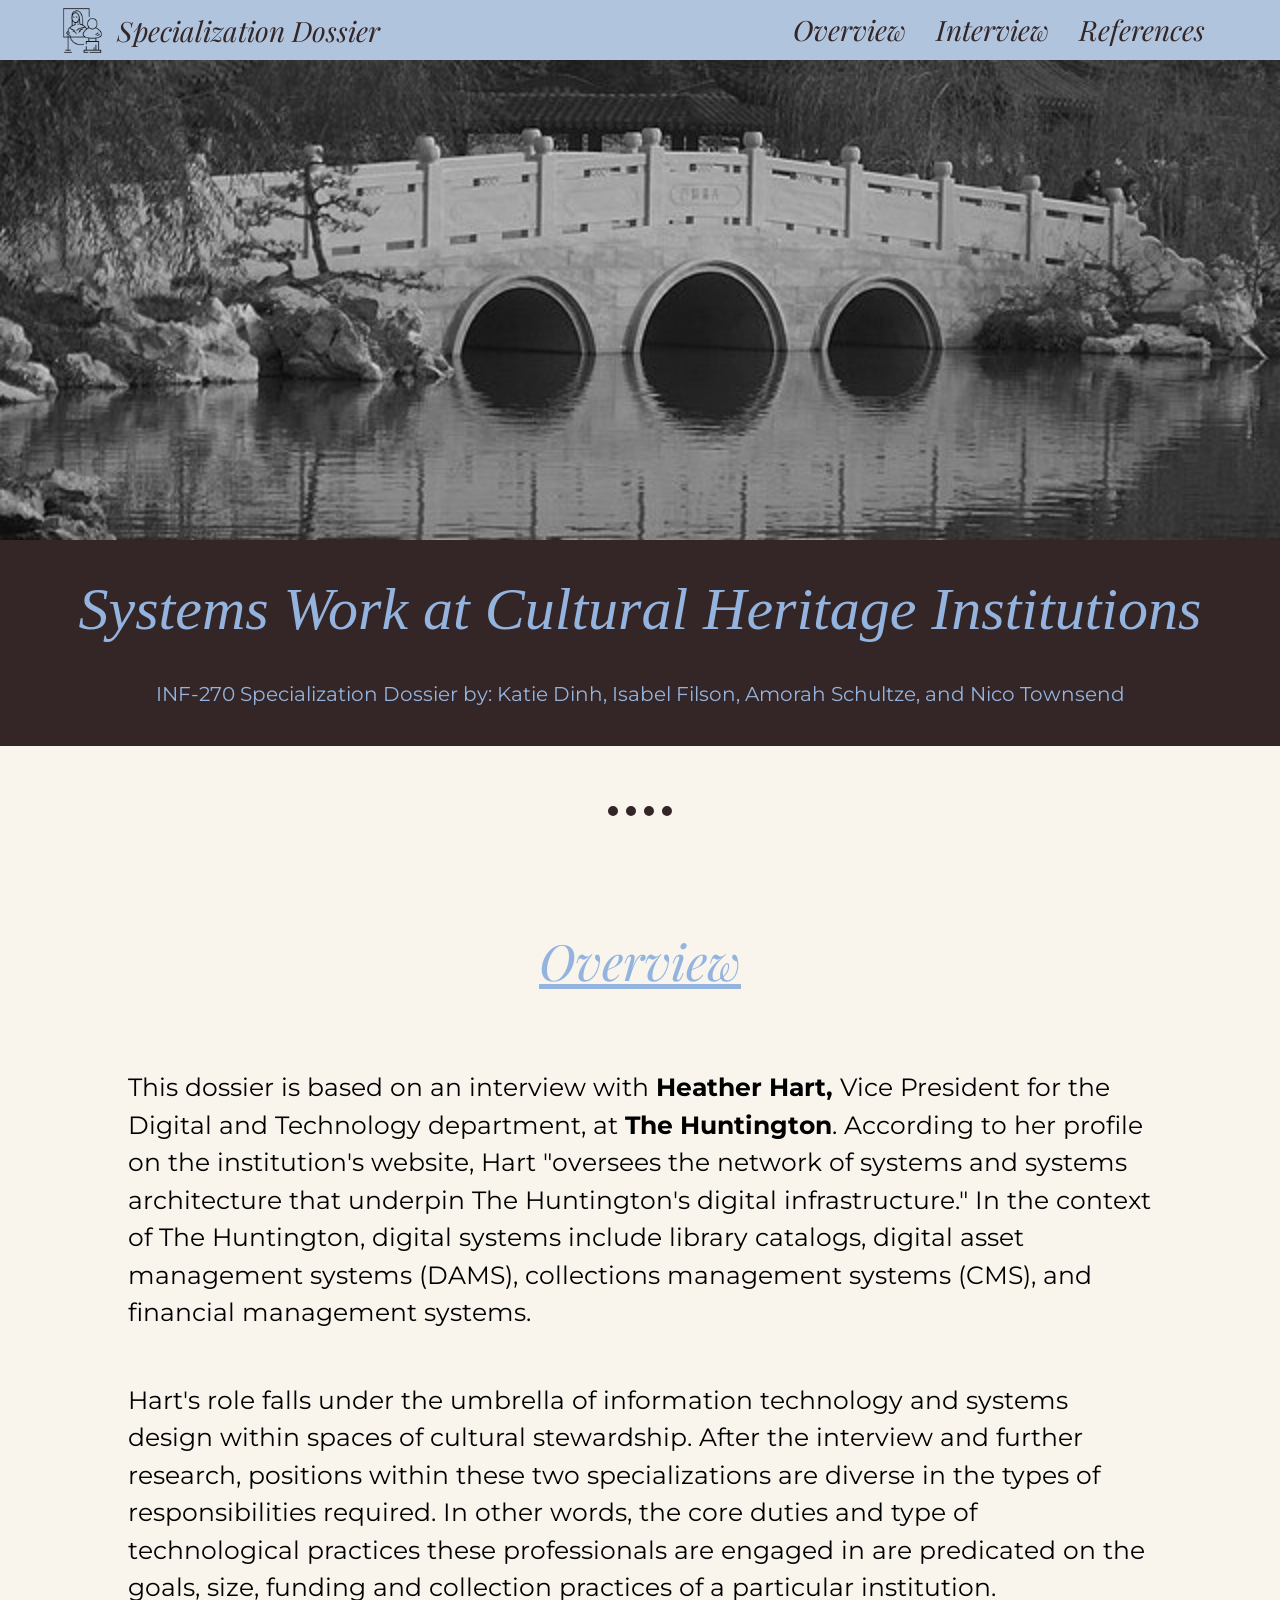
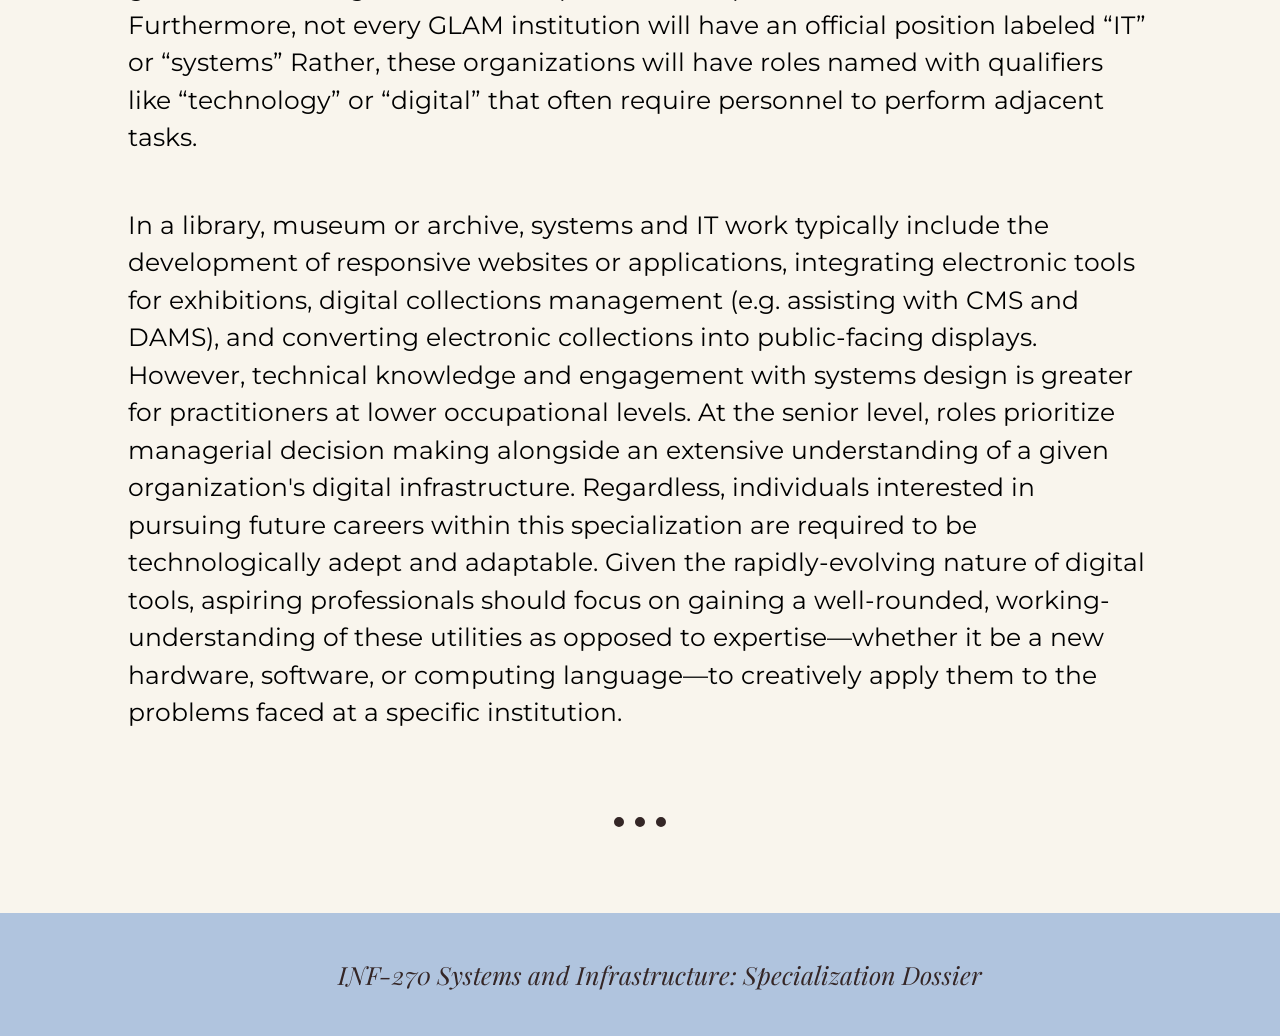
==== index.html @ 1f8e11d7 "Update index.html" ====
<!DOCTYPE html>
<html lang="eng">
<head>
    <meta charset="UTF-8">
    <meta http-equiv="X-UA-Compatible" content="IE=edge">
    <meta name="viewport" content="width=device-width, initial-scale=1.0">
    <title>Specialization Dossier</title>

    <link rel="preconnect" href="https://fonts.googleapis.com">
    <link rel="preconnect" href="https://fonts.gstatic.com" crossorigin>
    <link href="https://fonts.googleapis.com/css2?family=Playfair+Display:ital,wght@0,400..900;1,400..900&family=Source+Sans+3:ital,wght@0,200..900;1,200..900&display=swap" rel="stylesheet">

    <link rel="preconnect" href="https://fonts.googleapis.com">
    <link rel="preconnect" href="https://fonts.gstatic.com" crossorigin>
    <link href="https://fonts.googleapis.com/css2?family=Montserrat:ital,wght@0,100..900;1,100..900&display=swap" rel="stylesheet">

    <link rel="stylesheet" href="style.css">
</head>

<body>
    <header class="hero">
    </header>
    <header class="header-main">
        <div class="icon">
            <img src="museum.png" style="width: 45px; height:45px"> 
        </div>
        <div class="specializationdossier">
            <p>Specialization Dossier</p>
        </div>
        <nav>
            <ul>
                <li><a href="index.html">Overview</a>
                    <ul>
                        <li><a href="typical tasks.html">Typical Tasks</a></li>
                        <li><a href="professionalcontext.html">Professional Context</a></li>
                        <li><a href="jobmarketoutlook.html">Job-Market Outlook</a></li>
                        <li><a href="techskillsnap.html">Technical Skill Snapshot</a></li>
                        <li><a href="trainingagenda.html">Training Agenda</a></li>
                        <li><a href="labortrends.html">Labor Trends</a></li>
                    </ul>
                </li>
                <li><a href="index.html">Interview</a></li>
                <li><a href="index.html">References</a></li>
            </ul>
        </nav>
    </header>

    <div class="hero-content">
        <h1 class="title">Systems Work at Cultural Heritage Institutions</h1>
        <p class="subtitle">INF-270 Specialization Dossier by: Katie Dinh, Isabel Filson, Amorah Schultze, and Nico Townsend</p>
    </div>

    <hr class="my-divider">

    <div class="overview">
        <p>Overview</p>
    </div>
    <div class="content">
        <p>
            This dossier is based on an interview with <b>Heather Hart,</b> Vice President for the Digital and Technology department, at <b>The Huntington</b>. According to her profile on the institution's website, Hart "oversees the network of systems and systems architecture that underpin The Huntington's digital infrastructure." In the context of The Huntington, digital systems include library catalogs, digital asset management systems (DAMS), collections management systems (CMS), and financial management systems. 
        </p>
        <p>
            Hart's role falls under the umbrella of information technology and systems design within spaces of cultural stewardship. After the interview and further research, positions within these two specializations are diverse in the types of responsibilities required. In other words, the core duties and type of technological practices these professionals are engaged in are predicated on the goals, size, funding and collection practices of a particular institution. Furthermore, not every GLAM institution will have an official position labeled “IT” or “systems” Rather, these organizations will have roles named with qualifiers like “technology” or “digital” that often require personnel to perform adjacent tasks. 
        </p>
        <p>
            In a library, museum or archive, systems and IT work typically include the development of responsive websites or applications, integrating electronic tools for exhibitions, digital collections management (e.g. assisting with CMS and DAMS), and converting electronic collections into public-facing displays. However, technical knowledge and engagement with systems design is greater for practitioners at lower occupational levels. At the senior level, roles prioritize managerial decision making alongside an extensive understanding of a given organization's digital infrastructure. Regardless, individuals interested in pursuing future careers within this specialization are required to be technologically adept and adaptable. Given the rapidly-evolving nature of digital tools, aspiring professionals should focus on gaining a well-rounded, working-understanding of these utilities as opposed to expertise—whether it be a new hardware, software, or computing language—to creatively apply them to the problems faced at a specific institution. 
        </p>

        <hr class="my-divider">
    </div>

    <footer class="footer">
        <p>INF-270 Systems and Infrastructure: Specialization Dossier</p>
    </footer>

</body>

</html>
---- style.css ----
:root {
   --menu-count: 3;
}

html, body {
    margin: 0;
    padding: 0;
}

body {
    background-color: rgb(249,245,237) ;
    margin: 0;
}

.header-main {
    width: 100%;
    padding: 0 60px;
    height: 60px; 
    background-color: lightsteelblue;
    display: flex;
    justify-content: space-between;
    position: fixed;
    top: 0;
    z-index: 100;

    box-sizing: border-box;
}

.icon{
    display: flex;
    align-items: center;
}
.specializationdossier{

    display: flex;
    align-items: center;
    margin-left: 1%;

    font-family: "Playfair Display";
    font-style: italic;
    font-size: clamp(1.25rem, 1rem + 1vw, 1.75rem);
    color: rgb(52,38,38) ;
}
.header-main > nav {
    margin-left: auto;

}

.header-main > nav > ul {
    height:100%;
    margin: 0;
    padding-left: 0; 
    list-style: none; 
    display: flex;
    align-self: center;
}

.header-main ul li {
    height: 100%;
    position: relative;
}


.header-main ul li a {
    text-decoration: none;
    top: 0;
    display: block;
    padding: 0 15px;
    height: 100%;
    line-height: 60px;

    font-size: clamp(1.0rem, 1rem + 1vw, 1.75rem);
    font-family: "Playfair Display";
    font-style: italic;
    color: rgb(52,38,38);

    background-color: lightsteelblue;
    cursor: pointer;
    transition: all 100ms ease-in-out;

}

.header-main ul li a:hover {
    background-color: rgb(79, 128, 192) !important;
    color: rgb(52,38,38);
}

/* Dropdown styling start */

.header-main ul li {
    position: relative;
}

.header-main ul li ul {
    display: none;
    position: absolute;
    top: 60px;
    left: 0;

    background-color: lightsteelblue;
    padding: 0;
    margin: 0;
    list-style: none;
}

.header-main ul li:hover > ul {
    display: block;
}

.header-main ul li ul li a {
    display: block;
    padding: 10px 15px;
    line-height: normal;
    font-size: 1rem;
}
/*responsive adjustments for small screens*/

@media (max-width: 600px) {
    .hero {
        min-height: 40vh;
    }

    .title {
        font-size: clamp(24px, 7vw, 40px);
        padding: 12px 0;
    }

    .subtitle {
        font-size: clamp(14px, 4vw, 18px);
        padding: 8px 0;
    }
}

/* for format*/
.hero{
    width: 100%;
    min-height: 60vh;

    background-image: url(bridge-modified.jpg);
    background-size: cover;
    background-position: center;
    background-repeat: no-repeat;

    display: flex;
    justify-content: center;
    align-items: center;
    padding: 0;
}

.hero-content{
    display:flex;
    flex-direction: column;
    align-items: center;
    text-align: center;

}
.title {
    width: 100%;
    background-color: rgb(52,38,38);
    font-weight: normal;
    font-size: clamp(30px, 5vw, 60px);
    font-style: italic;
    color: rgb(148, 180, 223);
    padding: 35px 0;
    margin:0;
    text-align: center;
}

.subtitle {
    width: 100%;
    background-color: rgb(52,38,38);
    font-family: "Montserrat";
    font-size: clamp(16px, 2vw, 20px);
    color: rgb(148, 180, 223);
    padding: 40px 0;
    margin:  -37px 0 0 0;
    text-align: center;
    
    
}

.overview {
    font-family: "Playfair Display";
    font-size: 50px;
    color:rgb(148, 180, 223);
    font-style: italic;
    text-decoration: underline;

    display: flex;
    text-align: center;
    justify-content: center;
    align-items: center;

    margin-top: 4%;
}

.content{
    font-family: "Montserrat";
    font-size: 25px;

    display: flex;
    flex-direction: column;
    justify-content: center;
    align-items: center;
    margin-left: 10%;
    margin-right: 10%;
    line-height: 1.5;
}

hr.my-divider {
  border: none; 
  height: 10px; 
  width: 5%;
  background-color: rgb(249,245,237); 
  margin-top: 60px;
  border-top: 10px dotted rgb(52,38,38);
}

.footer{
    background-color:lightsteelblue;
    color:rgb(52,38,38);
    font-family: "Playfair Display";
    font-style: italic;
    font-size: clamp(16px, 2vw, 25px);
    text-align: center;
    padding: 20px;
    width: 100%;
    margin-top: 5%;
}

/* Formatting for typical tasks */ 


.herotwo {
    width: 100%;
    min-height: 60vh;

    background-image: url(snapdragons.jpeg);
    background-size: cover;
    background-position: center;
    background-repeat: no-repeat;

    display: flex;
    justify-content: center;
    align-items: center;
    padding: 0;

}

.typical-tasks-title {
    font-family: "Playfair Display";
    font-size: clamp(28px, 4vw, 50px);
    font-style: italic;
    text-decoration: underline;
    color: rgb(148, 180, 223);

    display: flex;
    text-align: center;
    justify-content: center;
    align-items: center;

}

.generaltasks{
    flex-direction: row; 
    display: flex;
    justify-content: center;
    align-items: center;

    background-color:rgb(52,38,38);
    width: 75%;
    max-width: 900px;
    min-height: 400px;
    padding: 40px 40px 25px;

    border-radius: 40px;
    margin: auto; 

    font-family: "Playfair Display";
    font-size: clamp(24px, 4vw, 50px);
    font-style: italic;
    color: rgb(249,245,237);

   
}

.generaltasks ul {
    align-self: center;
    text-align: left;
    font-size: clamp(16px, 2vw, 25px);
    font-style: normal;
    line-height: 2;
    margin-left: 5%;
}

@media (max-width: 768px) {
  .generaltasks {
    flex-direction: column;
    text-align: center;
  }

  .generaltasks ul {
    margin-left: 0;
  }
}
.generaltasksnotes{

    font-family: "Montserrat";
    font-size: clamp(16px, 2vw, 25px);

    display: flex;
    flex-direction: column;
    justify-content: center;
    align-items: center;
    margin-left: 10%;
    margin-right: 10%;
    padding-top: 4%;
    line-height: 1.5;
}

hr.my-divider2 {
  border: none; 
  height: 10px; 
  width: 5%;
  background-color: rgb(249,245,237); 
  margin-top: 50px;
  border-top: 10px dotted rgb(52,38,38);}

.heathersrole {
    font-family: "Playfair Display";
    font-size: clamp(28px, 4vw, 50px);
    font-style: italic;
    text-decoration: underline;
    color: rgb(148, 180, 223);

    display: flex;
    text-align: center;
    justify-content: center;
    align-items: center;

}

.heathersrolecontent{
    font-family: "Montserrat";
    font-size: clamp(16px, 2vw, 25px);

    display: flex;
    flex-direction: column;
    justify-content: center;
    align-items: center;
    margin-left: 10%;
    margin-right: 10%;
    margin-top: -2%;
    line-height: 1.5;
}

.heathersrolecontent ul {
    font-family: "Montserrat";
    font-size: clamp(16px, 2vw, 25px);

    display: flex;
    flex-direction: column;
    justify-content: center;
    align-items: center;
    margin-left: 10%;
    margin-right: 10%;
    padding-top: 1%;
    line-height: 1.5;
}

.heathersrolecontent ul li {
    margin-bottom: 5%;  /* space between list items */
}

hr.my-divider3 {
  border: none; 
  height: 10px; 
  width: 5%;
  background-color: rgb(249,245,237); 
  margin-top: 4%;
  border-top: 10px dotted rgb(52,38,38);}

.jobdescriptions{
    font-family: "Playfair Display";
    font-size: clamp(28px, 4vw, 50px);
    font-style: italic;
    text-decoration: underline;
    color: rgb(148, 180, 223);

    display: flex;
    text-align: center;
    justify-content: center;
    align-items: center;
}

.joblinks{
    font-family: "Montserrat";
    font-size: clamp(16px, 2vw, 25px);

    display: flex;
    flex-direction: column;
    justify-content: center;
    align-items: center;
    margin-left: 10%;
    margin-right: 10%;
    line-height: 1.5;
    margin-top: -2%;
    padding-bottom: 5%;

}

.joblinks a:link {
    color:rgb(52,38,38);
}

.joblinks a:visited{
    color: rgb(52,38,38);
}

.joblinks a:hover{
    color:rgb(79, 128, 192)
}

.joblinks ul li {
    margin-bottom: 3%;  
}

/* Professional Context Formatting*/

.hero3{
    width: 100%;
    min-height: 60vh;

    background-image: url(rosegarden.jpg);
    background-size: cover;
    background-position: center;
    background-repeat: no-repeat;

    display: flex;
    justify-content: center;
    align-items: center;
    padding: 0;
}
.pctitle {
    font-family: "Playfair Display";
    font-size: clamp(28px, 4vw, 50px);
    font-style: italic;
    text-decoration: underline;
    color: rgb(148, 180, 223);

    display: flex;
    text-align: center;
    justify-content: center;
    align-items: center;
}
.pctables,
.pctables2,
.pctables3 {
    display: flex;
    justify-content: center;
    align-items: flex-start;
    align-content: center;

    background-color: rgb(52,38,38);

    width: clamp(220px, 32%, 360px);
    max-width: 800px;

    min-height: 360px;

    padding: 30px 30px 20px;

    border-radius: 40px;

    font-family: "Playfair Display";
    font-size: clamp(20px,4vw, 30px);
    font-style: italic;
    color: rgb(249,245,237);

    text-align: center;
}

.tables-container {
    display: flex;
    justify-content: center;
    flex-wrap: wrap;

    gap: 30px;
}


@media (max-width: 768px) {
    .tables-container {
        flex-direction: column;
        align-items: center;
    }

    .pctables {
        width: 50%;
    }

    .pctables2 {
        width: 50%;
    }

    .pctables3 {
        width: 50%;
    }
}

.pctables ul,
.pctables2 ul,
.pctables3 ul {

    font-style: normal;
    text-align: left;
    line-height: 1.6;
    font-size: clamp(18px, 3.5vw, 22px);

}

.pctables p,
.pctables2 p,
.pctables3 p {
    font-size: clamp(24px, 3vw, 34px);
    margin-bottom: 15px;
}

.pctables li,
.pctables2 li,
.pctables3 ul li {
    margin-bottom: 15px;
}

.tables-container ul li {
    margin-bottom: 0.5em;
}

.tables-container ul li a {
    color: rgb(249,245,237); 
    transition: color 0.3s; 
}

.tables-container ul li a:hover {
    color: rgb(79,128,192);
}

.profcontent{
    font-family: "Montserrat";
    font-size: 25px;

    display: flex;
    flex-direction: column;
    justify-content: center;
    align-items: center;
    margin-left: 10%;
    margin-right: 10%;
    line-height: 1.5; 
}

.profcontent a:link{
    color: rgb(52,38,38) ;
}

.profcontent a:visited{
    color:rgb(52,38,38) ;
}

.profcontent a:hover{
    color:rgb(79, 128, 192);

}

/*Formmating for JobMarketOutlook start here*/

.hero4 {
    width: 100%;
    min-height: 60vh;

    background-image: url(bloom.jpg);
    background-size: cover;
    background-position: center;
    background-repeat: no-repeat;

    display: flex;
    justify-content: center;
    align-items: center;
    padding: 0;  
}

.jbtitle{
    font-family: "Playfair Display";
    font-size: clamp(28px, 4vw, 50px);
    font-style: italic;
    text-decoration: underline;
    color: rgb(148, 180, 223);

    display: flex;
    text-align: center;
    justify-content: center;
    align-items: center;
}

/*Formatting for Technical Skill Snapshot start here*/

.hero5 {
    width: 100%;
    min-height: 60vh;

    background-image: url(chinesegarden.png);
    background-size: cover;
    background-position: center;
    background-repeat: no-repeat;

    display: flex;
    justify-content: center;
    align-items: center;
    padding: 0;  
}

.techskilltitle{
    font-family: "Playfair Display";
    font-size: clamp(28px, 4vw, 50px);
    font-style: italic;
    text-decoration: underline;
    color: rgb(148, 180, 223);

    display: flex;
    text-align: center;
    justify-content: center;
    align-items: center;
}

/*Formatting for Training Agenda begin here*/

.hero6 {
    width: 100%;
    min-height: 60vh;

    background-image: url(book.png);
    background-size: cover;
    background-position: center;
    background-repeat: no-repeat;

    display: flex;
    justify-content: center;
    align-items: center;
    padding: 0;  
}

.trainingagendatitle{
    font-family: "Playfair Display";
    font-size: clamp(28px, 4vw, 50px);
    font-style: italic;
    text-decoration: underline;
    color: rgb(148, 180, 223);

    display: flex;
    text-align: center;
    justify-content: center;
    align-items: center;
}

/*Labor Trends formatting begins here*/
.hero7 {
    width: 100%;
    min-height: 60vh;

    background-image: url(artgallery.jpg);
    background-size: cover;
    background-position: center;
    background-repeat: no-repeat;

    display: flex;
    justify-content: center;
    align-items: center;
    padding: 0;  
}

.labortrendstitle{
    font-family: "Playfair Display";
    font-size: clamp(28px, 4vw, 50px);
    font-style: italic;
    text-decoration: underline;
    color: rgb(148, 180, 223);

    display: flex;
    text-align: center;
    justify-content: center;
    align-items: center;
}
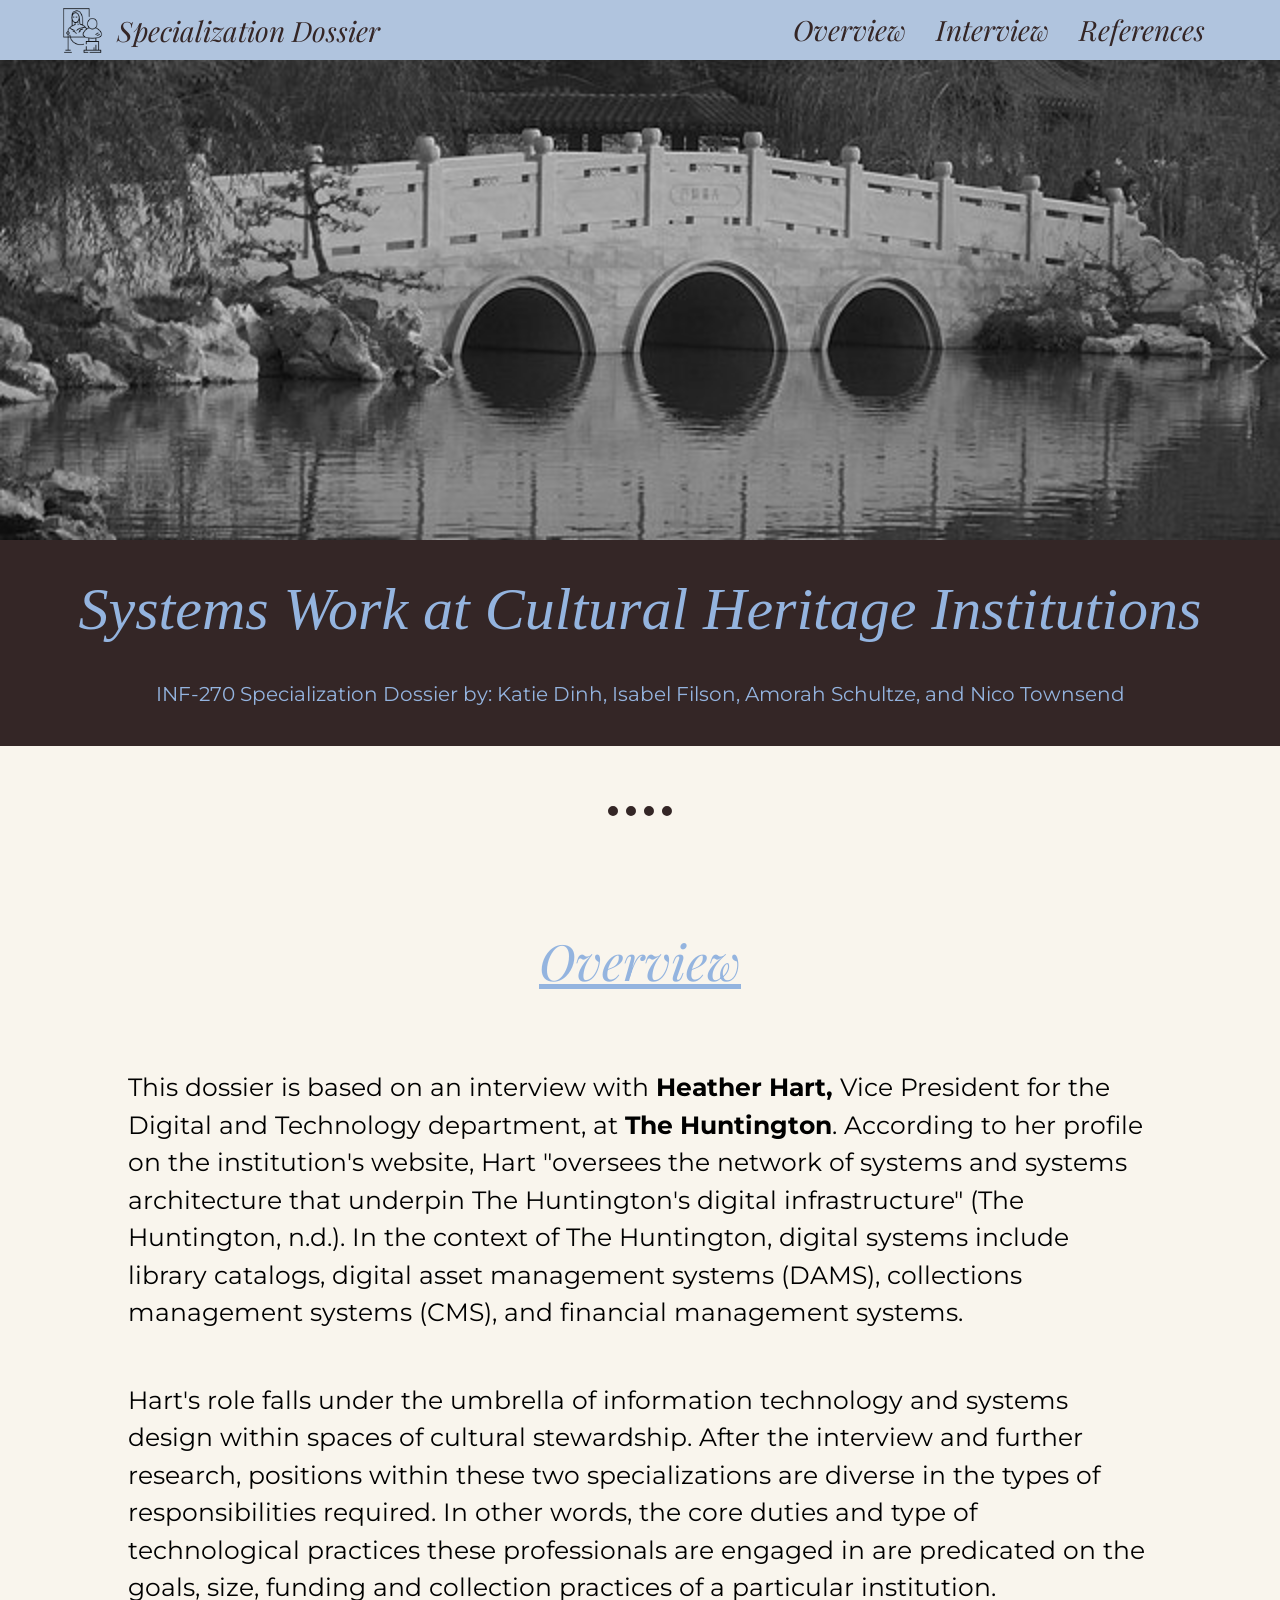
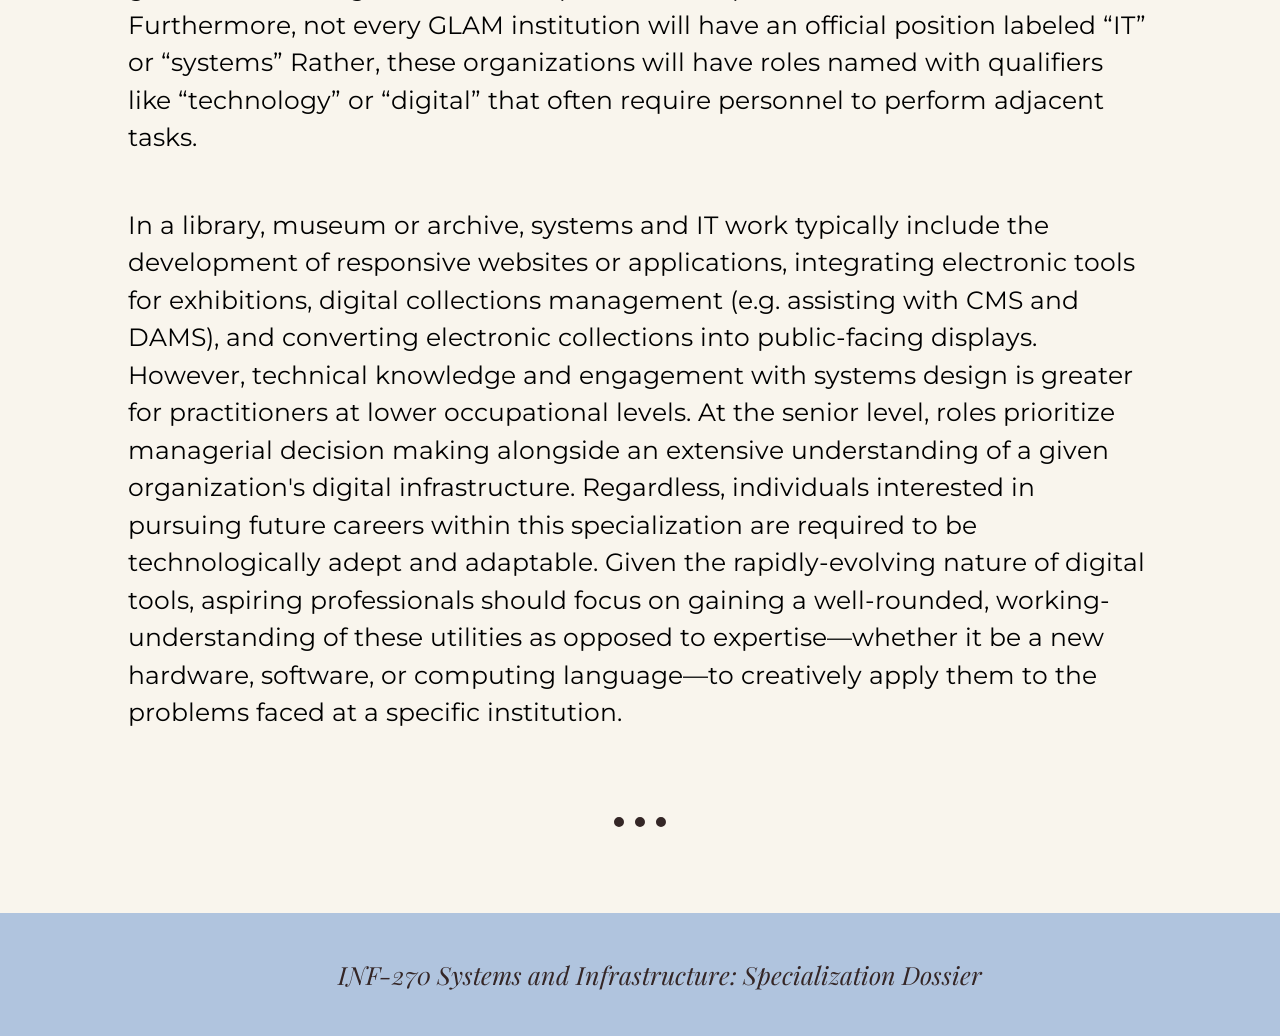
==== commit 7b6d8574: "Update index.html" ====
--- a/index.html
+++ b/index.html
@@ -39,8 +39,8 @@
                         <li><a href="labortrends.html">Labor Trends</a></li>
                     </ul>
                 </li>
-                <li><a href="index.html">Interview</a></li>
-                <li><a href="index.html">References</a></li>
+                <li><a href="interview.html">Interview</a></li>
+                <li><a href="references.html">References</a></li>
             </ul>
         </nav>
     </header>
@@ -57,7 +57,7 @@
     </div>
     <div class="content">
         <p>
-            This dossier is based on an interview with <b>Heather Hart,</b> Vice President for the Digital and Technology department, at <b>The Huntington</b>. According to her profile on the institution's website, Hart "oversees the network of systems and systems architecture that underpin The Huntington's digital infrastructure." In the context of The Huntington, digital systems include library catalogs, digital asset management systems (DAMS), collections management systems (CMS), and financial management systems. 
+            This dossier is based on an interview with <b>Heather Hart,</b> Vice President for the Digital and Technology department, at <b>The Huntington</b>. According to her profile on the institution's website, Hart "oversees the network of systems and systems architecture that underpin The Huntington's digital infrastructure" (The Huntington, n.d.). In the context of The Huntington, digital systems include library catalogs, digital asset management systems (DAMS), collections management systems (CMS), and financial management systems. 
         </p>
         <p>
             Hart's role falls under the umbrella of information technology and systems design within spaces of cultural stewardship. After the interview and further research, positions within these two specializations are diverse in the types of responsibilities required. In other words, the core duties and type of technological practices these professionals are engaged in are predicated on the goals, size, funding and collection practices of a particular institution. Furthermore, not every GLAM institution will have an official position labeled “IT” or “systems” Rather, these organizations will have roles named with qualifiers like “technology” or “digital” that often require personnel to perform adjacent tasks. 
--- a/style.css
+++ b/style.css
@@ -131,6 +131,23 @@
     }
 }
 
+@media (max-width: 600px) {
+    .header-main .icon,
+    .header-main .specializationdossier {
+        display: none;
+    }
+
+   
+    .header-main nav {
+        width: 100%;
+        display: flex;
+        justify-content: center;
+        align-items: center;
+        gap: 20px;
+        
+    }
+}
+
 /* for format*/
 .hero{
     width: 100%;
@@ -595,10 +612,24 @@
     text-decoration: underline;
     color: rgb(148, 180, 223);
 
-    display: flex;
-    text-align: center;
-    justify-content: center;
-    align-items: center;
+    text-align: center;
+    justify-content: center;
+    align-items: center;
+}
+
+.jbcontent{
+    font-family: "Montserrat";
+    font-size: clamp(24px, 3vw, 26px);
+
+    display: flex;
+    flex-direction: column;
+    justify-content: center;
+    align-items: center;
+
+
+    margin-left: 10%;
+    margin-right: 10%;
+    line-height: 1.5;
 }
 
 /*Formatting for Technical Skill Snapshot start here*/
@@ -631,6 +662,62 @@
     align-items: center;
 }
 
+.techskillcontent{
+    font-family: "Montserrat";
+    font-size: clamp(24px, 3vw, 26px);
+
+    display: flex;
+    flex-direction: column;
+    justify-content: center;
+    align-items: center;
+
+
+    margin-left: 10%;
+    margin-right: 10%;
+    line-height: 1.5; 
+}
+
+.specificskills{
+    font-family: "Playfair Display";
+    font-size: clamp(28px, 4vw, 50px);
+    font-style: italic;
+    text-decoration: underline;
+    color: rgb(148, 180, 223);
+
+    display: flex;
+    text-align: center;
+    justify-content: center;
+    align-items: center;
+}
+
+@media (max-width: 600px) {
+    .listcontainer{
+        flex-direction: column;
+        align-items: center;
+        text-align: left;
+    }
+
+    .listcontainer ul{
+        padding-left: 0;
+        list-style-position: inside;
+    }
+}
+
+.listcontainer{
+    font-family: "Montserrat";
+    font-size: clamp(24px, 3vw, 26px);
+
+    display: flex;
+    justify-content: center;
+    gap: 60px;
+    margin-top: -2%;
+    margin-left: 10%;
+    margin-right: 10%;
+    flex-wrap: wrap;
+}
+
+
+
 /*Formatting for Training Agenda begin here*/
 
 .hero6 {
@@ -689,3 +776,105 @@
     justify-content: center;
     align-items: center;
 }
+
+/* formatting for interview page*/
+.interviewtitle{
+    font-family: "Playfair Display";
+    font-size: clamp(35px, 4vw, 50px);
+    font-style: italic;
+    text-decoration: underline;
+    color: rgb(148, 180, 223);
+
+    display: flex;
+    text-align: center;
+    justify-content: center;
+    align-items: center;
+}
+
+
+.imaterials{
+    font-family: "Montserrat";
+    font-size: clamp(24px, 3vw, 26px);
+
+    display: flex;
+    flex-direction: column;
+    justify-content: center;
+    align-items: center;
+
+    margin-top: -3%;
+    margin-left: 10%;
+    margin-right: 10%;
+    line-height: 2.0; 
+}  
+
+
+.imaterials a:link{
+    color: rgb(52,38,38) ;
+}
+
+.imaterials a:visited{
+    color:rgb(52,38,38) ;
+}
+
+.imaterials a:hover {
+    color: rgb(79, 128, 192);
+}
+
+/*Formatting for References Page*/
+.abtitle{
+    font-family: "Playfair Display";
+    font-size: clamp(35px, 4vw, 50px);
+    font-style: italic;
+    text-decoration: underline;
+    color: rgb(148, 180, 223);
+
+    display: flex;
+    text-align: center;
+    justify-content: center;
+    align-items: center;
+}
+
+.annotations {
+    font-family: "Montserrat";
+    font-size: clamp(18px, 2.5vw, 22px);
+
+    max-width: 900px;
+    width: 90%;
+    margin: 0 auto;
+
+    line-height: 1.5;
+}
+
+.annotations ul {
+    padding-left: 20px;
+}
+
+.annotations li {
+    margin-bottom: 5rem;
+}
+
+.annotations p {
+    margin-top: 2rem;
+}
+
+@media (max-width: 600px) {
+    .annotations {
+        font-size: 18px;
+        width: 92%;
+        line-height: 1.7;
+    }
+}
+
+.annotations a {
+    overflow-wrap: break-word;
+    word-break: break-word;
+}
+
+.annotations a:link{
+    color: rgb(79, 128, 192);
+}
+
+.annotations a:visited{
+    color: rgb(79, 128, 192);
+}
+
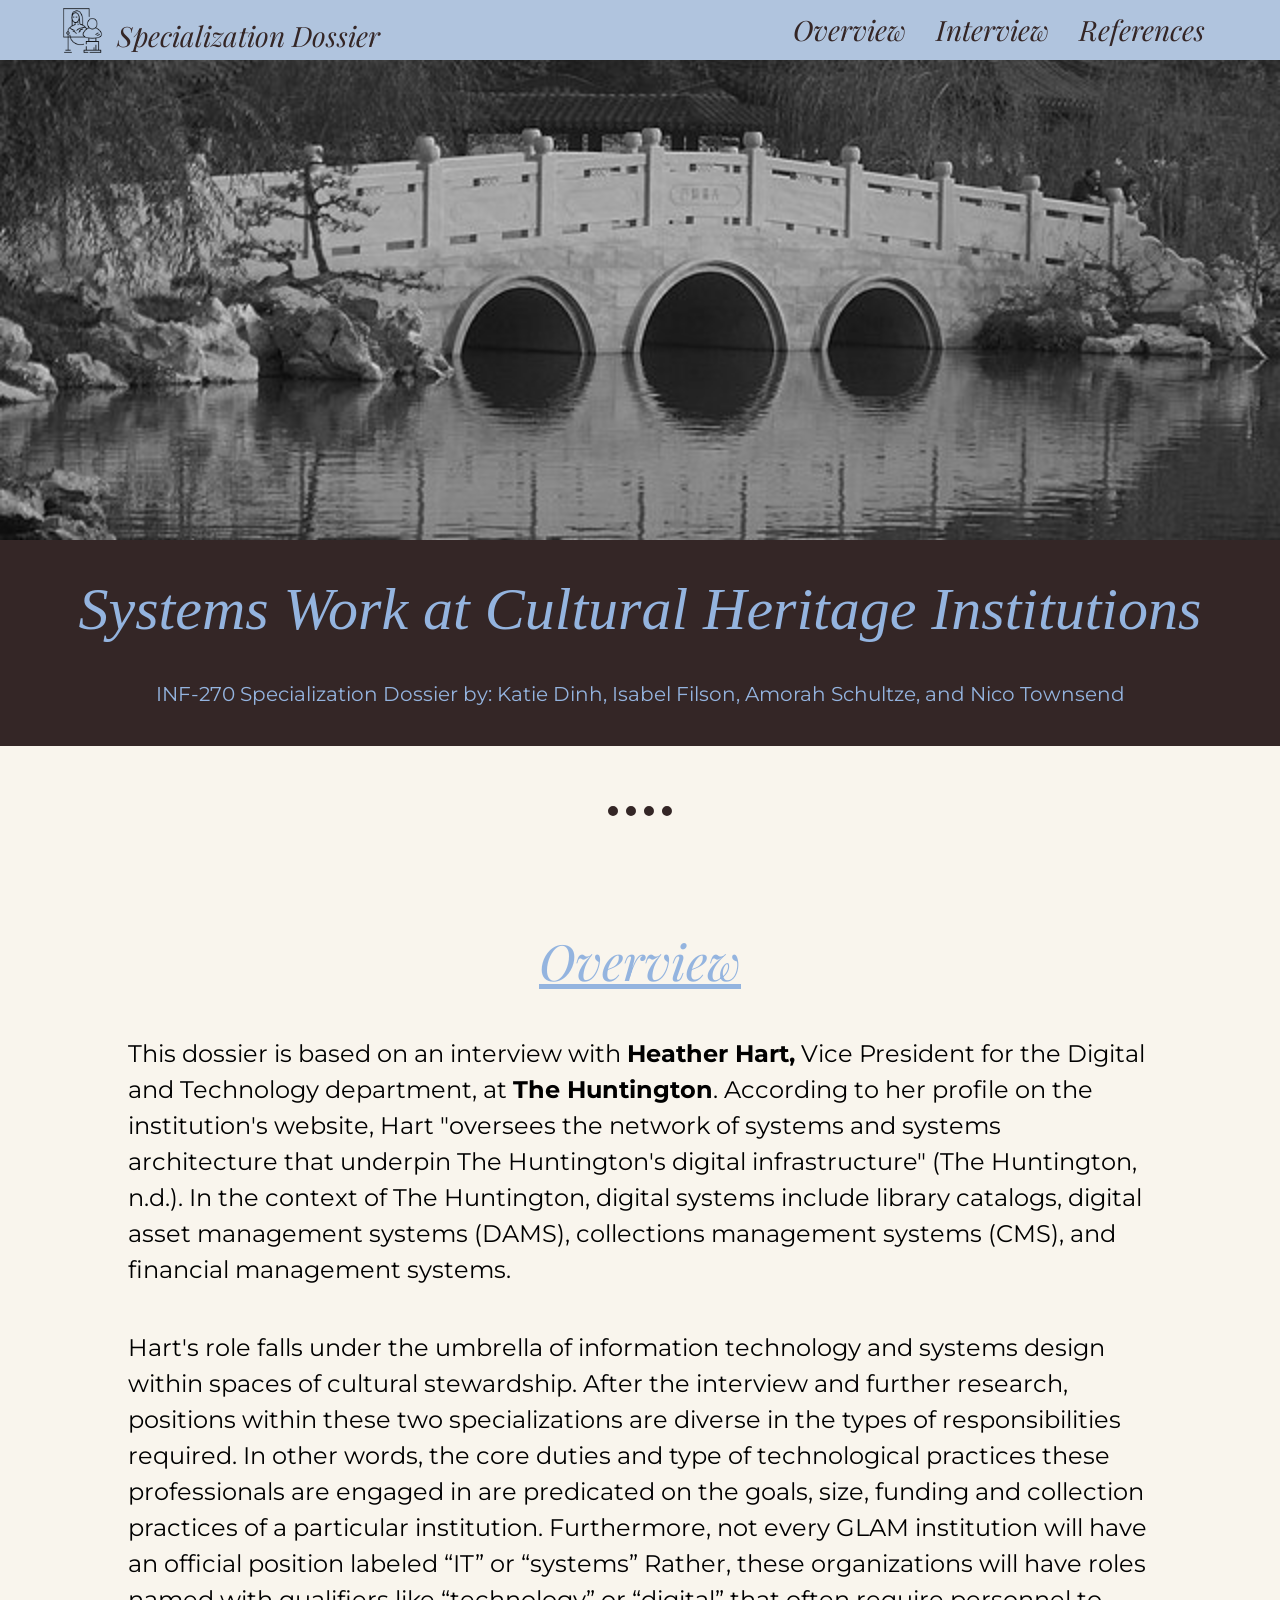
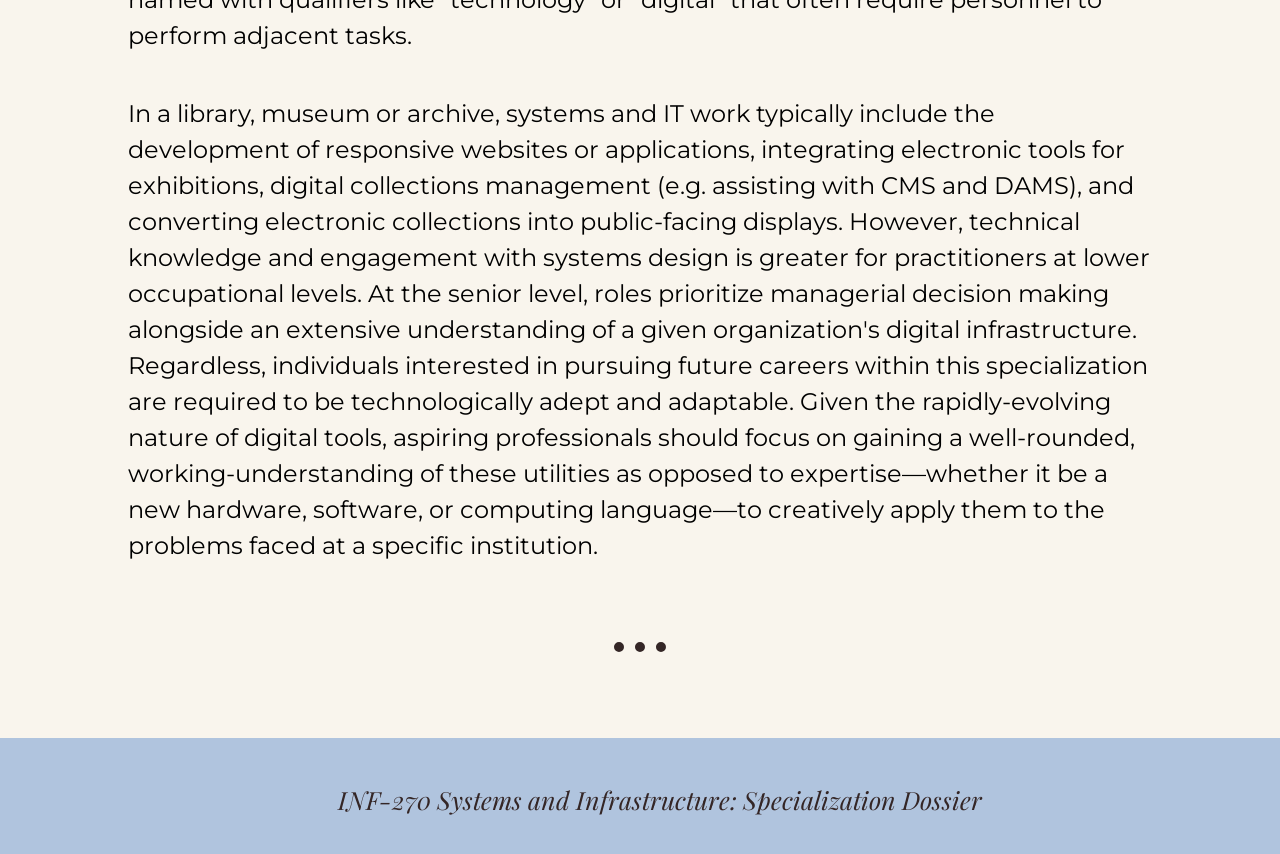
==== commit 8803a467: "Update index.html" ====
--- a/index.html
+++ b/index.html
@@ -37,6 +37,7 @@
                         <li><a href="techskillsnap.html">Technical Skill Snapshot</a></li>
                         <li><a href="trainingagenda.html">Training Agenda</a></li>
                         <li><a href="labortrends.html">Labor Trends</a></li>
+                        <li><a href="ai.html">AI Implications</a></li>
                     </ul>
                 </li>
                 <li><a href="interview.html">Interview</a></li>
--- a/style.css
+++ b/style.css
@@ -198,7 +198,7 @@
 
 .overview {
     font-family: "Playfair Display";
-    font-size: 50px;
+    font-size: clamp(30px, 4vw, 50px);
     color:rgb(148, 180, 223);
     font-style: italic;
     text-decoration: underline;
@@ -213,7 +213,7 @@
 
 .content{
     font-family: "Montserrat";
-    font-size: 25px;
+    font-size: clamp(20px, 2vw, 24px);
 
     display: flex;
     flex-direction: column;
@@ -777,6 +777,30 @@
     align-items: center;
 }
 
+.labortrendcontainer{
+    font-family: "Montserrat";
+    font-size: clamp(18px, 2.5vw, 22px);
+
+    max-width: 900px;
+    width: 90%;
+    margin: 0 auto;
+
+    line-height: 1.5; 
+}
+
+.jobdis header {
+    text-align: center;
+}
+
+.enterprofession header {
+    text-align: center;
+}
+
+.jobdis{
+    margin-top: 10%;
+}
+
+
 /* formatting for interview page*/
 .interviewtitle{
     font-family: "Playfair Display";
@@ -878,3 +902,18 @@
     color: rgb(79, 128, 192);
 }
 
+main{
+max-width:900px;
+margin:auto;
+padding:30px;
+line-height:1.6;
+}
+
+p{
+margin-bottom:18px;
+}
+
+h1, h2{
+margin-top:40px;
+margin-bottom:15px;
+}
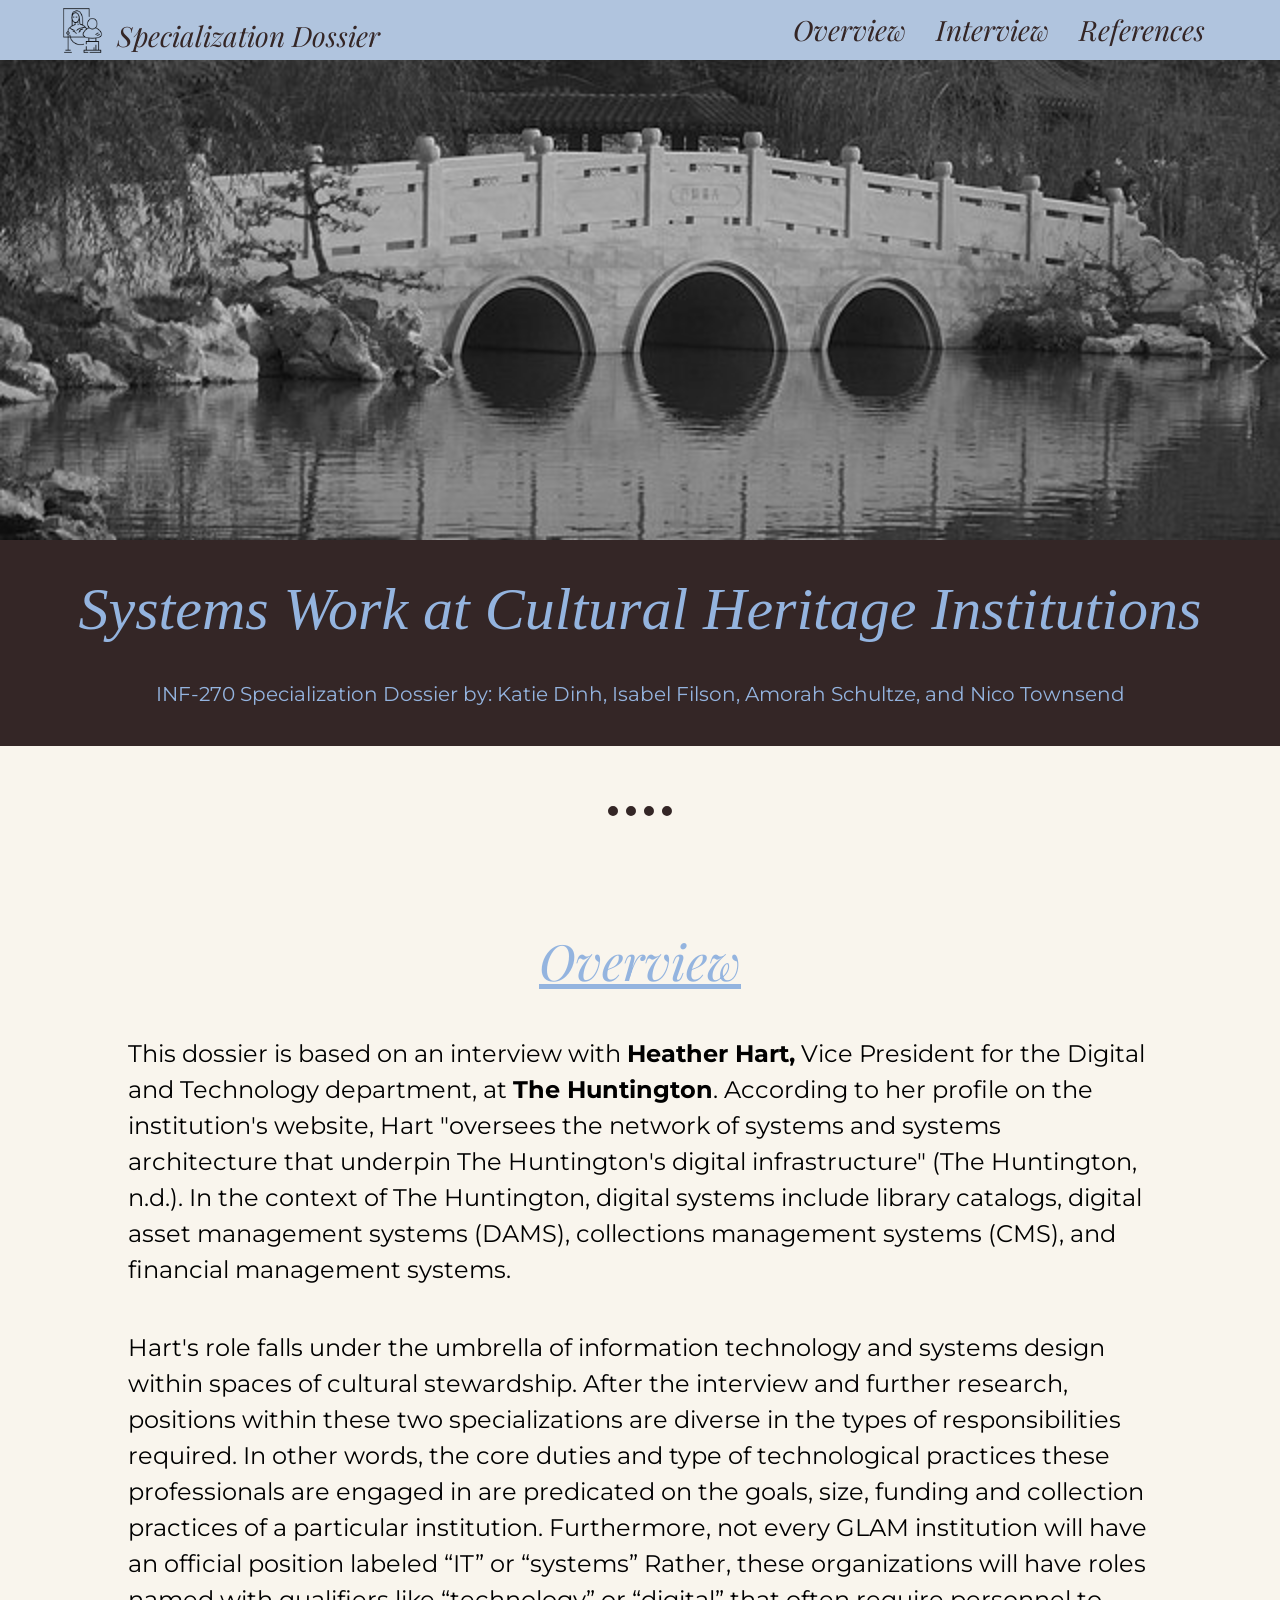
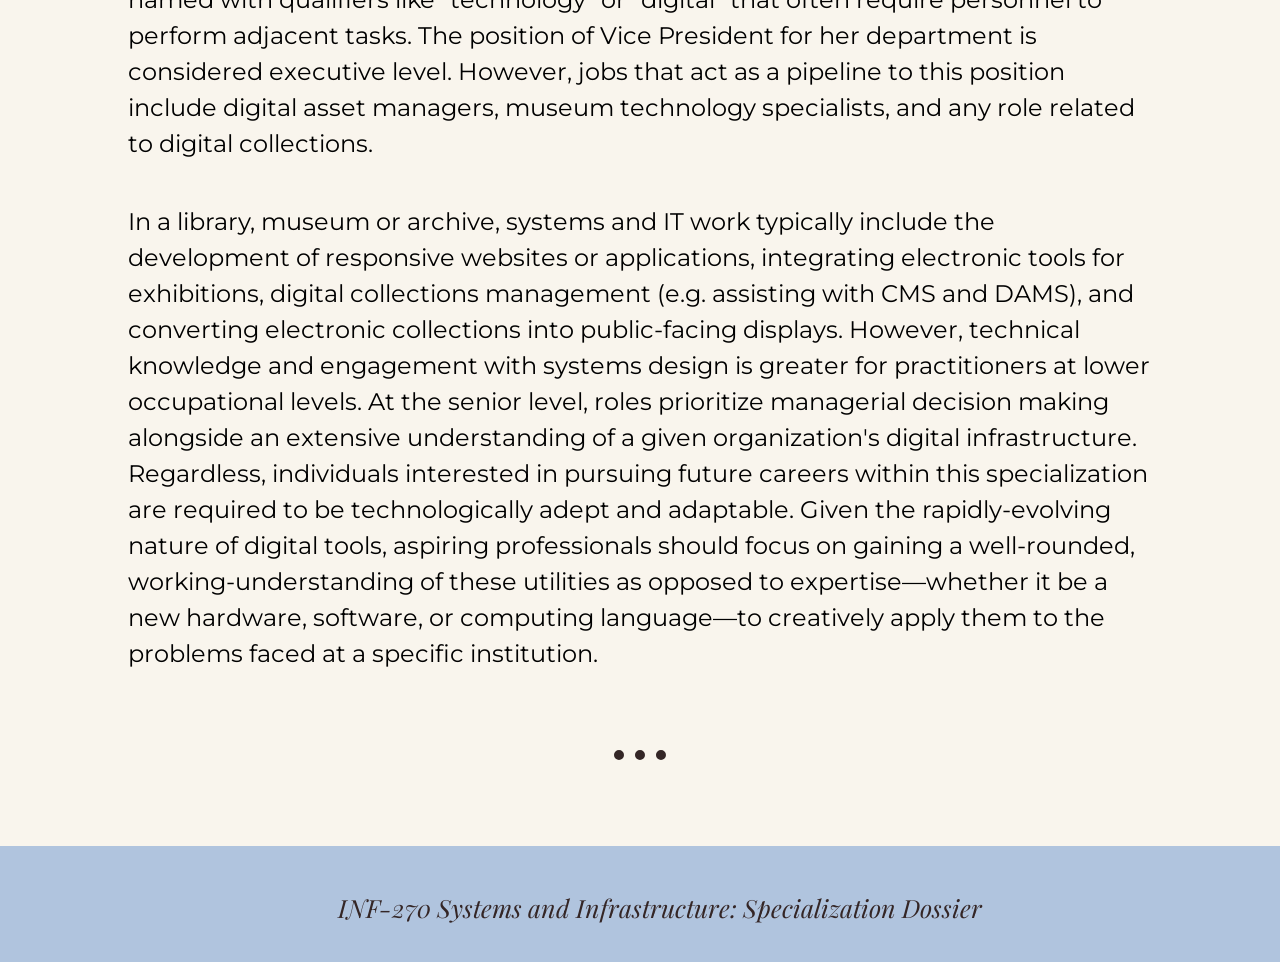
==== commit 7836dd7d: "Update index.html" ====
--- a/index.html
+++ b/index.html
@@ -61,7 +61,7 @@
             This dossier is based on an interview with <b>Heather Hart,</b> Vice President for the Digital and Technology department, at <b>The Huntington</b>. According to her profile on the institution's website, Hart "oversees the network of systems and systems architecture that underpin The Huntington's digital infrastructure" (The Huntington, n.d.). In the context of The Huntington, digital systems include library catalogs, digital asset management systems (DAMS), collections management systems (CMS), and financial management systems. 
         </p>
         <p>
-            Hart's role falls under the umbrella of information technology and systems design within spaces of cultural stewardship. After the interview and further research, positions within these two specializations are diverse in the types of responsibilities required. In other words, the core duties and type of technological practices these professionals are engaged in are predicated on the goals, size, funding and collection practices of a particular institution. Furthermore, not every GLAM institution will have an official position labeled “IT” or “systems” Rather, these organizations will have roles named with qualifiers like “technology” or “digital” that often require personnel to perform adjacent tasks. 
+            Hart's role falls under the umbrella of information technology and systems design within spaces of cultural stewardship. After the interview and further research, positions within these two specializations are diverse in the types of responsibilities required. In other words, the core duties and type of technological practices these professionals are engaged in are predicated on the goals, size, funding and collection practices of a particular institution. Furthermore, not every GLAM institution will have an official position labeled “IT” or “systems” Rather, these organizations will have roles named with qualifiers like “technology” or “digital” that often require personnel to perform adjacent tasks. The position of Vice President for her department is considered executive level. However, jobs that act as a pipeline to this position include digital asset managers, museum technology specialists, and any role related to digital collections.
         </p>
         <p>
             In a library, museum or archive, systems and IT work typically include the development of responsive websites or applications, integrating electronic tools for exhibitions, digital collections management (e.g. assisting with CMS and DAMS), and converting electronic collections into public-facing displays. However, technical knowledge and engagement with systems design is greater for practitioners at lower occupational levels. At the senior level, roles prioritize managerial decision making alongside an extensive understanding of a given organization's digital infrastructure. Regardless, individuals interested in pursuing future careers within this specialization are required to be technologically adept and adaptable. Given the rapidly-evolving nature of digital tools, aspiring professionals should focus on gaining a well-rounded, working-understanding of these utilities as opposed to expertise—whether it be a new hardware, software, or computing language—to creatively apply them to the problems faced at a specific institution. 
--- a/style.css
+++ b/style.css
@@ -917,3 +917,45 @@
 margin-top:40px;
 margin-bottom:15px;
 }
+
+/* Ai implications formatting*/
+.hero8 {
+    width: 100%;
+    min-height: 60vh;
+
+    background-image: url(japan.jpg);
+    background-size: cover;
+    background-position: center;
+    background-repeat: no-repeat;
+
+    display: flex;
+    justify-content: center;
+    align-items: center;
+    padding: 0;  
+}
+
+.aititle{
+    font-family: "Playfair Display";
+    font-size: clamp(35px, 4vw, 50px);
+    font-style: italic;
+    text-decoration: underline;
+    color: rgb(148, 180, 223);
+
+    display: flex;
+    text-align: center;
+    justify-content: center;
+    align-items: center; 
+}
+
+.aicontent{
+    font-family: "Montserrat";
+    font-size: clamp(18px, 2.5vw, 22px);
+
+    max-width: 900px;
+    width: 90%;
+    margin: 0 auto;
+
+    line-height: 1.5; 
+}
+
+
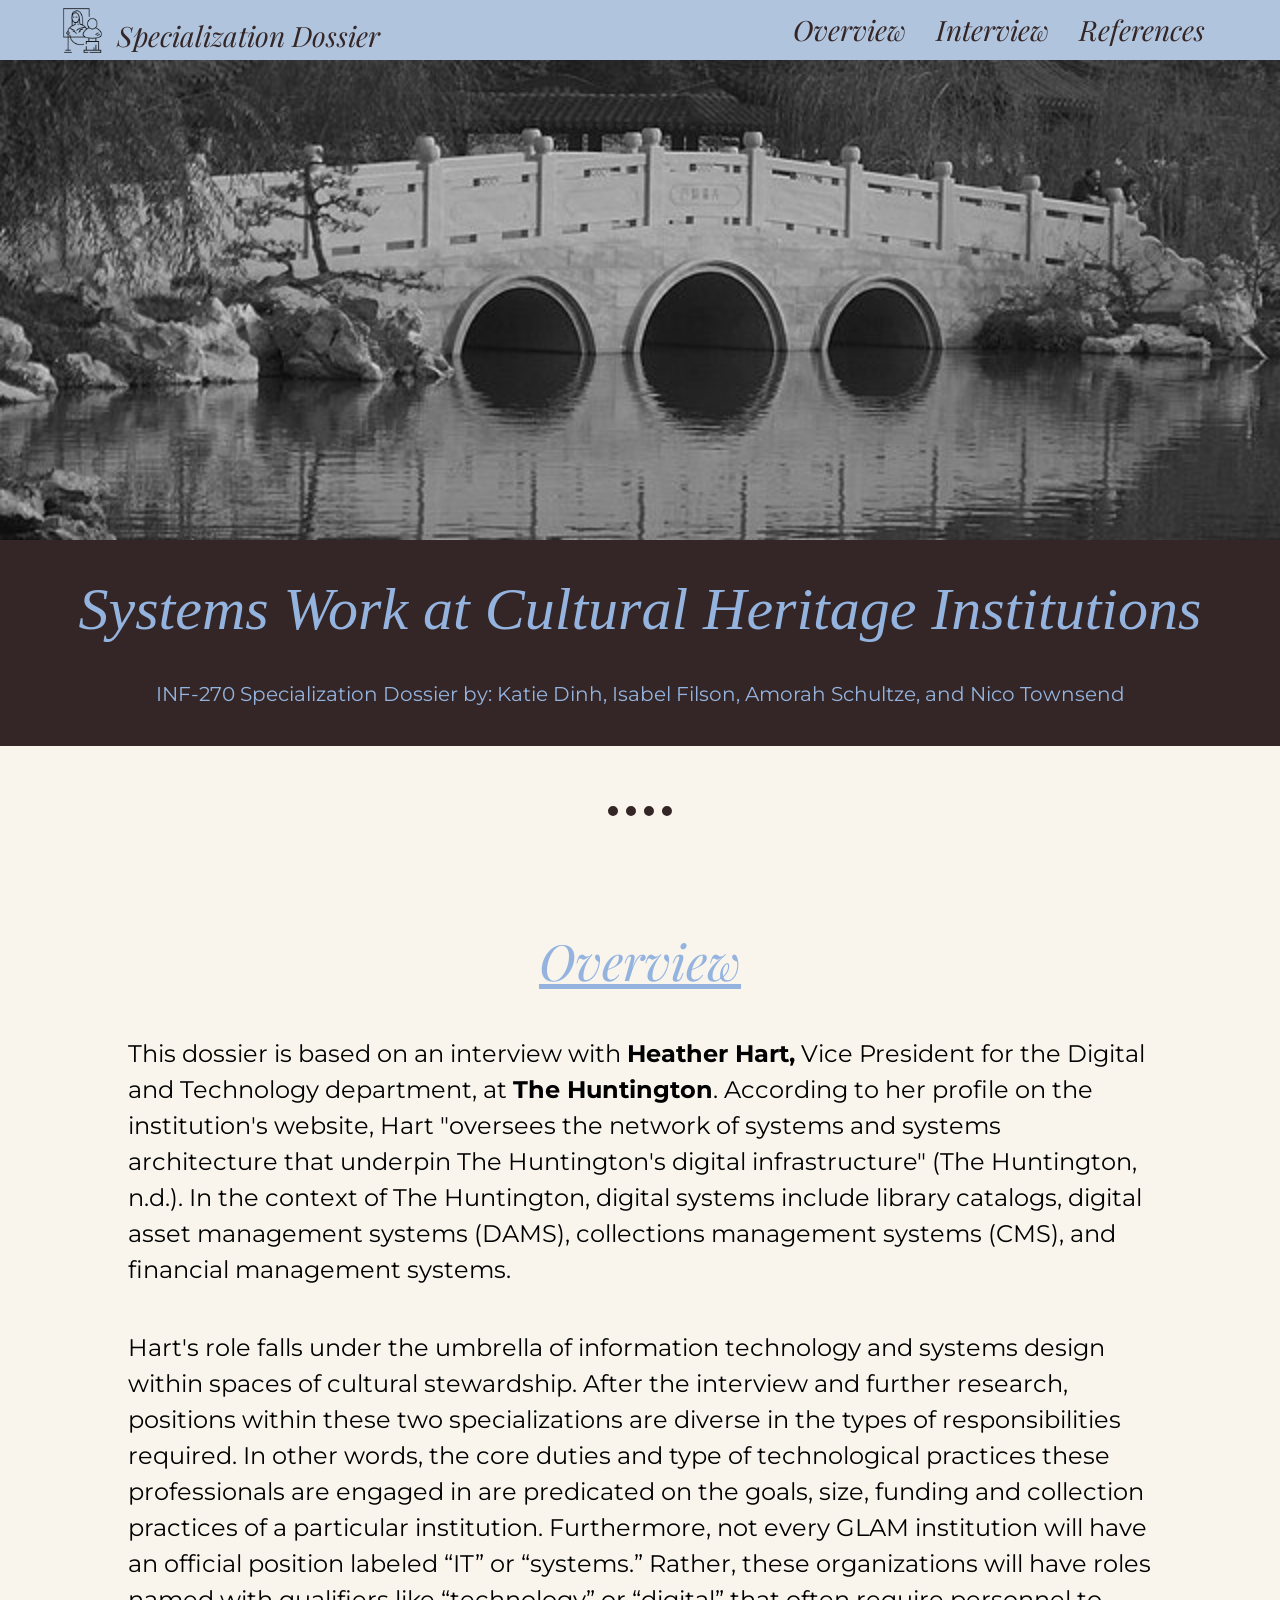
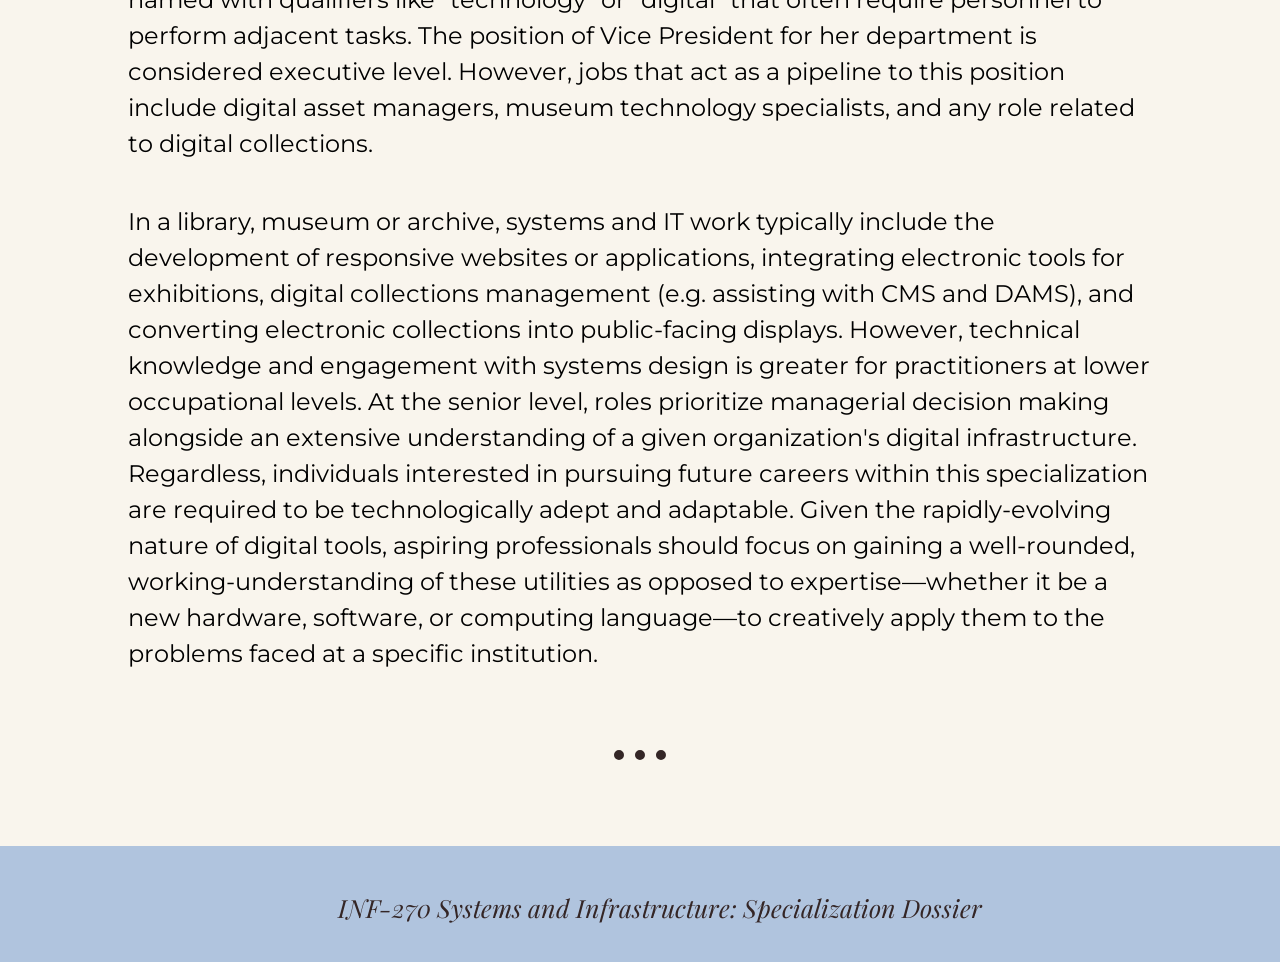
==== commit 2955138f: "Update index.html" ====
--- a/index.html
+++ b/index.html
@@ -61,7 +61,7 @@
             This dossier is based on an interview with <b>Heather Hart,</b> Vice President for the Digital and Technology department, at <b>The Huntington</b>. According to her profile on the institution's website, Hart "oversees the network of systems and systems architecture that underpin The Huntington's digital infrastructure" (The Huntington, n.d.). In the context of The Huntington, digital systems include library catalogs, digital asset management systems (DAMS), collections management systems (CMS), and financial management systems. 
         </p>
         <p>
-            Hart's role falls under the umbrella of information technology and systems design within spaces of cultural stewardship. After the interview and further research, positions within these two specializations are diverse in the types of responsibilities required. In other words, the core duties and type of technological practices these professionals are engaged in are predicated on the goals, size, funding and collection practices of a particular institution. Furthermore, not every GLAM institution will have an official position labeled “IT” or “systems” Rather, these organizations will have roles named with qualifiers like “technology” or “digital” that often require personnel to perform adjacent tasks. The position of Vice President for her department is considered executive level. However, jobs that act as a pipeline to this position include digital asset managers, museum technology specialists, and any role related to digital collections.
+            Hart's role falls under the umbrella of information technology and systems design within spaces of cultural stewardship. After the interview and further research, positions within these two specializations are diverse in the types of responsibilities required. In other words, the core duties and type of technological practices these professionals are engaged in are predicated on the goals, size, funding and collection practices of a particular institution. Furthermore, not every GLAM institution will have an official position labeled “IT” or “systems.” Rather, these organizations will have roles named with qualifiers like “technology” or “digital” that often require personnel to perform adjacent tasks. The position of Vice President for her department is considered executive level. However, jobs that act as a pipeline to this position include digital asset managers, museum technology specialists, and any role related to digital collections.
         </p>
         <p>
             In a library, museum or archive, systems and IT work typically include the development of responsive websites or applications, integrating electronic tools for exhibitions, digital collections management (e.g. assisting with CMS and DAMS), and converting electronic collections into public-facing displays. However, technical knowledge and engagement with systems design is greater for practitioners at lower occupational levels. At the senior level, roles prioritize managerial decision making alongside an extensive understanding of a given organization's digital infrastructure. Regardless, individuals interested in pursuing future careers within this specialization are required to be technologically adept and adaptable. Given the rapidly-evolving nature of digital tools, aspiring professionals should focus on gaining a well-rounded, working-understanding of these utilities as opposed to expertise—whether it be a new hardware, software, or computing language—to creatively apply them to the problems faced at a specific institution. 
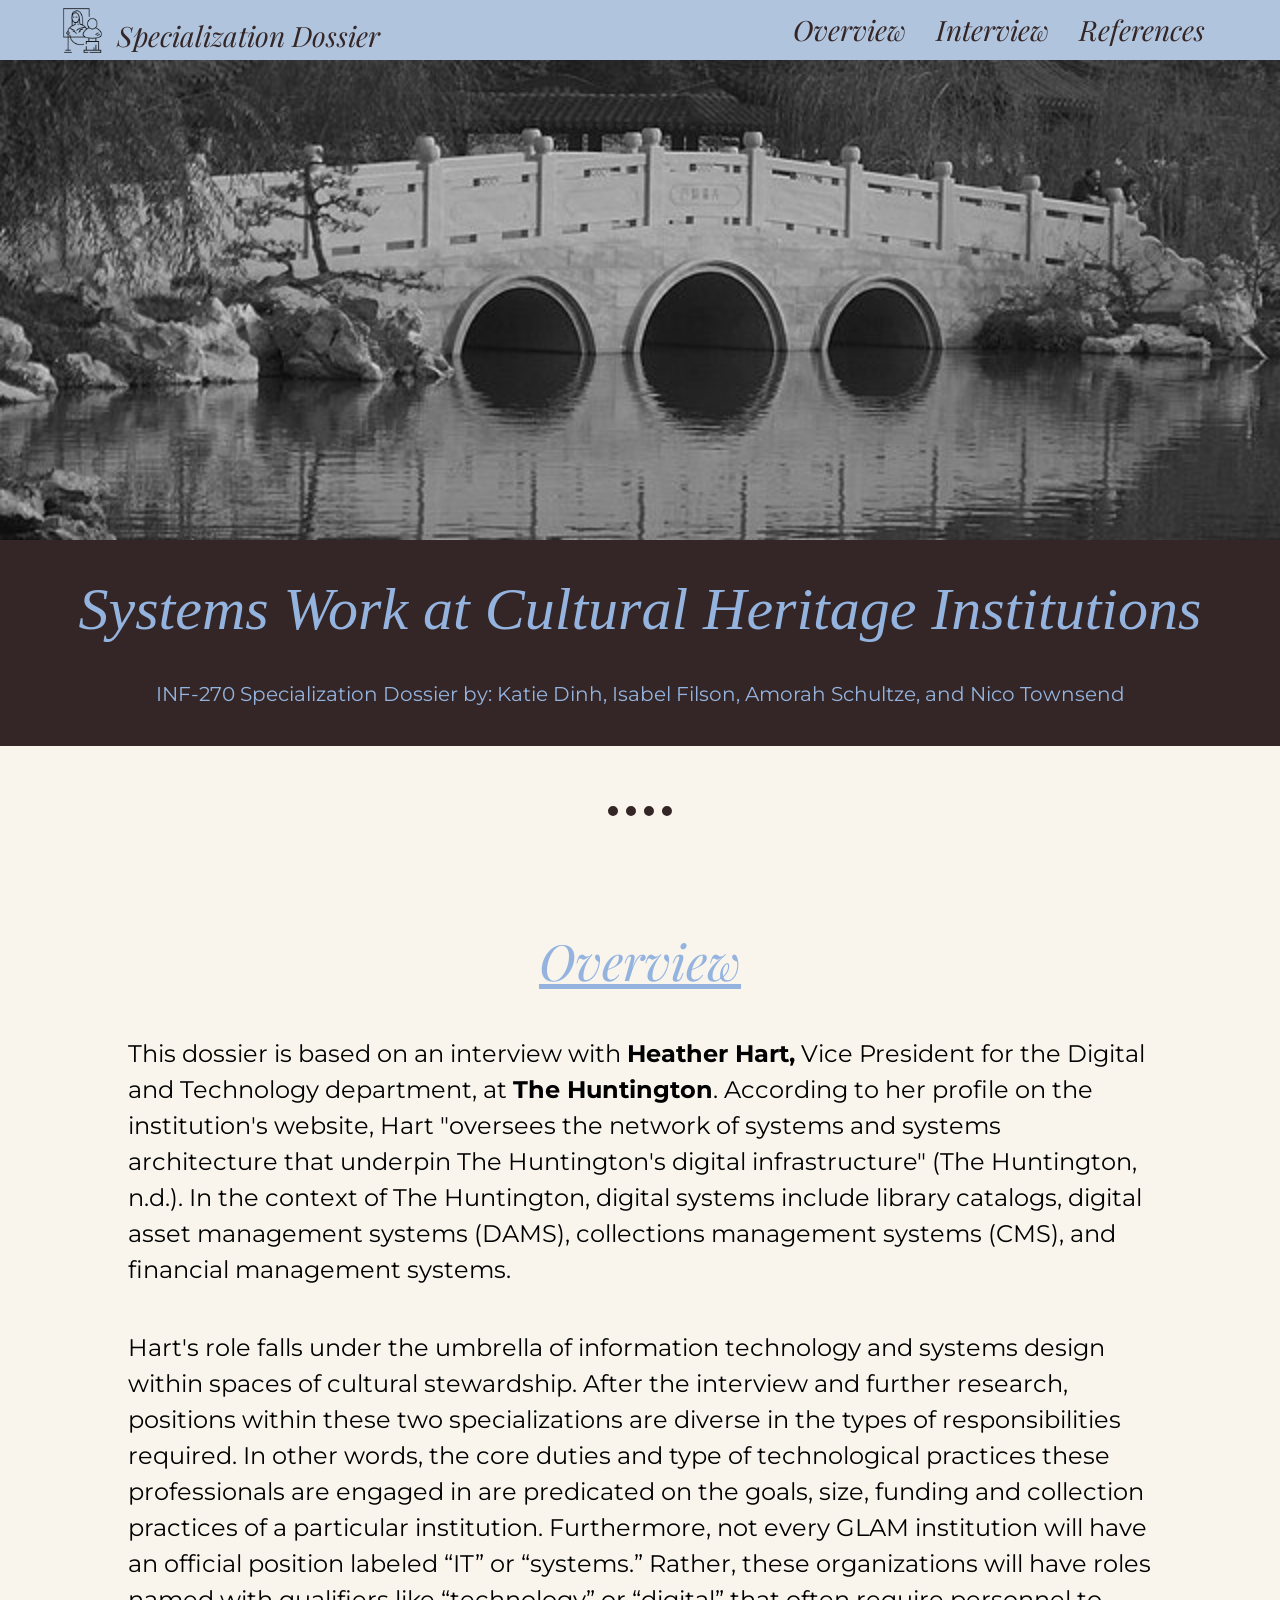
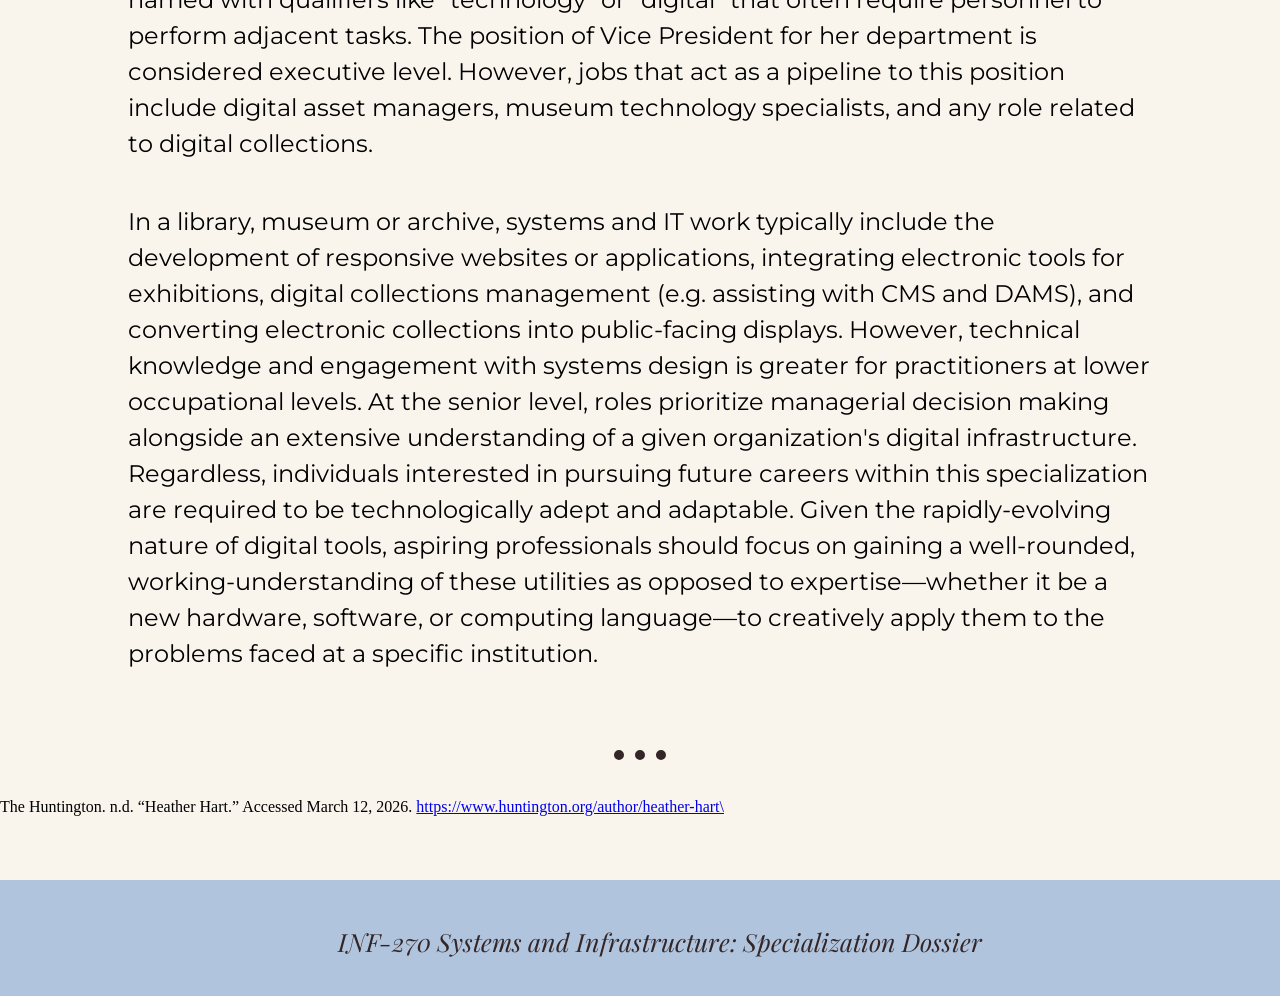
==== commit d01e85aa: "Update index.html" ====
--- a/index.html
+++ b/index.html
@@ -70,6 +70,10 @@
         <hr class="my-divider">
     </div>
 
+    <div class="reference1">
+        <p>The Huntington. n.d. “Heather Hart.” Accessed March 12, 2026. <a href="https://www.huntington.org/author/heather-hart\">https://www.huntington.org/author/heather-hart\</a></p>
+    </div>
+
     <footer class="footer">
         <p>INF-270 Systems and Infrastructure: Specialization Dossier</p>
     </footer>
--- a/style.css
+++ b/style.css
@@ -796,9 +796,15 @@
     text-align: center;
 }
 
+.md header{
+   text-align: center;
+   margin-top: 15%;
+}
+
 .jobdis{
     margin-top: 10%;
 }
+
 
 
 /* formatting for interview page*/
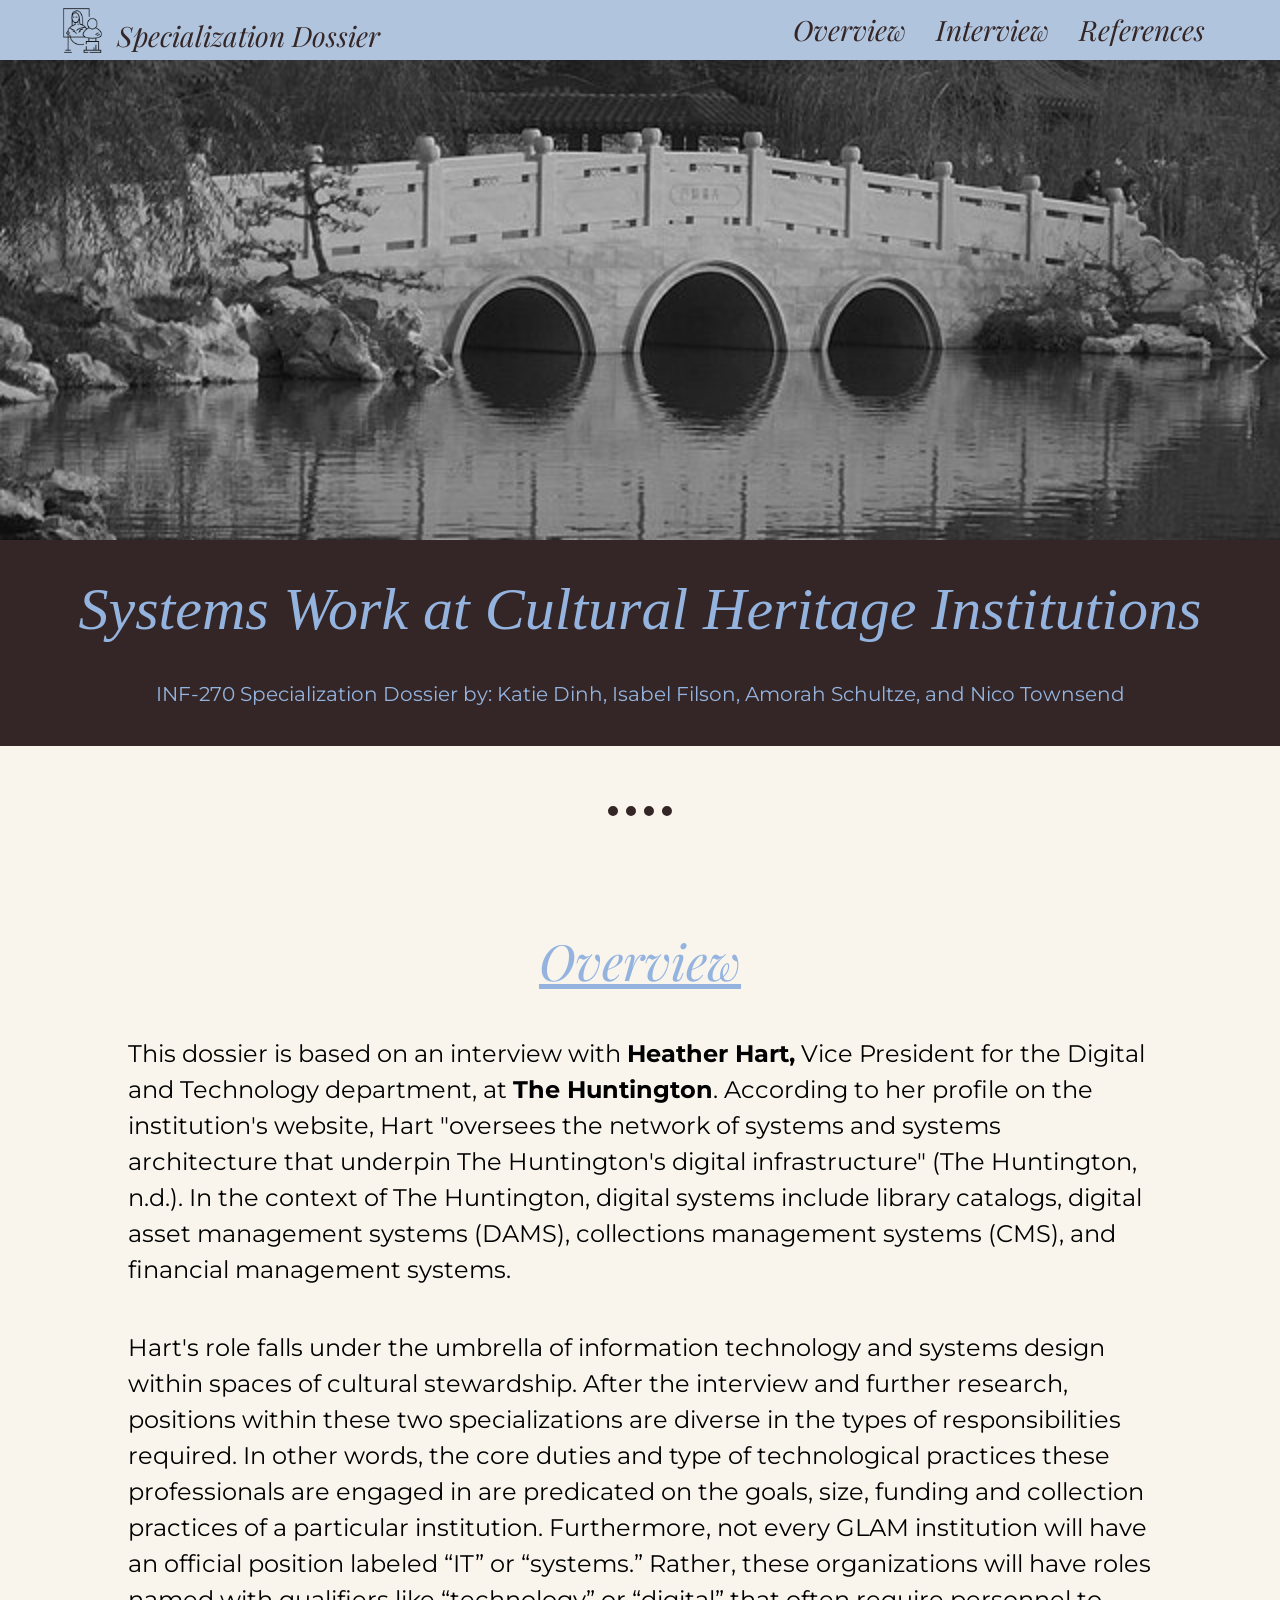
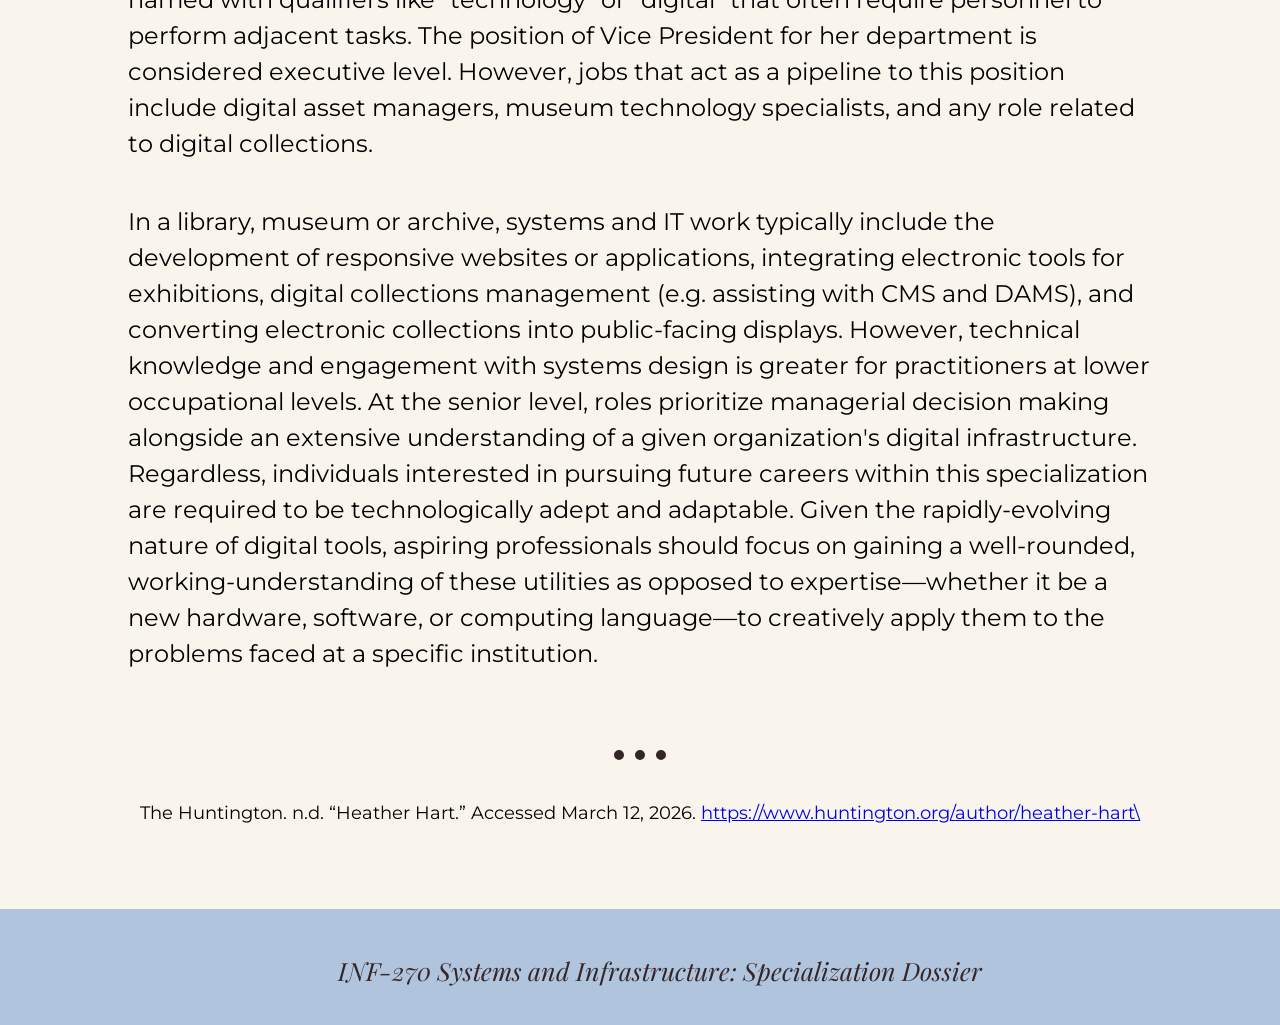
==== commit d4215647: "Update index.html" ====
--- a/index.html
+++ b/index.html
@@ -38,6 +38,7 @@
                         <li><a href="trainingagenda.html">Training Agenda</a></li>
                         <li><a href="labortrends.html">Labor Trends</a></li>
                         <li><a href="ai.html">AI Implications</a></li>
+                        <li><a href="con.html">Contributions</a></li>
                     </ul>
                 </li>
                 <li><a href="interview.html">Interview</a></li>
--- a/style.css
+++ b/style.css
@@ -224,6 +224,20 @@
     line-height: 1.5;
 }
 
+.reference1{
+  font-family: "Montserrat";
+  font-size: clamp(14px, 2vw, 18px);
+
+  display: flex;
+  flex-direction: column;
+  justify-content: center;
+  align-items: center;
+  text-align: center;
+  margin-left: 10%;
+  margin-right: 10%;
+  line-height: 1.5;
+}
+
 hr.my-divider {
   border: none; 
   height: 10px; 
@@ -619,7 +633,7 @@
 
 .jbcontent{
     font-family: "Montserrat";
-    font-size: clamp(24px, 3vw, 26px);
+    font-size: clamp(20px, 2vw, 24px);
 
     display: flex;
     flex-direction: column;
@@ -630,6 +644,20 @@
     margin-left: 10%;
     margin-right: 10%;
     line-height: 1.5;
+}
+
+.reference2{
+  font-family: "Montserrat";
+  font-size: clamp(14px, 2vw, 18px);
+
+  display: flex;
+  flex-direction: column;
+  justify-content: center;
+  align-items: center;
+  text-align: center;
+  margin-left: 10%;
+  margin-right: 10%;
+  line-height: 1.5;
 }
 
 /*Formatting for Technical Skill Snapshot start here*/
@@ -805,6 +833,25 @@
     margin-top: 10%;
 }
 
+.reference3{
+  font-family: "Montserrat";
+  font-size: clamp(14px, 2vw, 18px);
+
+  display: flex;
+  flex-direction: column;
+  justify-content: center;
+  align-items: center;
+  text-align: center;
+  margin-left: 10%;
+  margin-right: 10%;
+  line-height: 1.5;
+}
+
+.reference3 a {
+  word-break: break-all;
+  overflow-wrap: break-word;
+}
+
 
 
 /* formatting for interview page*/
@@ -964,4 +1011,17 @@
     line-height: 1.5; 
 }
 
-
+.reference4 {
+  font-family: "Montserrat";
+  font-size: clamp(14px, 2vw, 18px);
+
+  display: flex;
+  flex-direction: column;
+  justify-content: center;
+  align-items: center;
+  text-align: center;
+  margin-left: 10%;
+  margin-right: 10%;
+  line-height: 1.5;
+}
+
